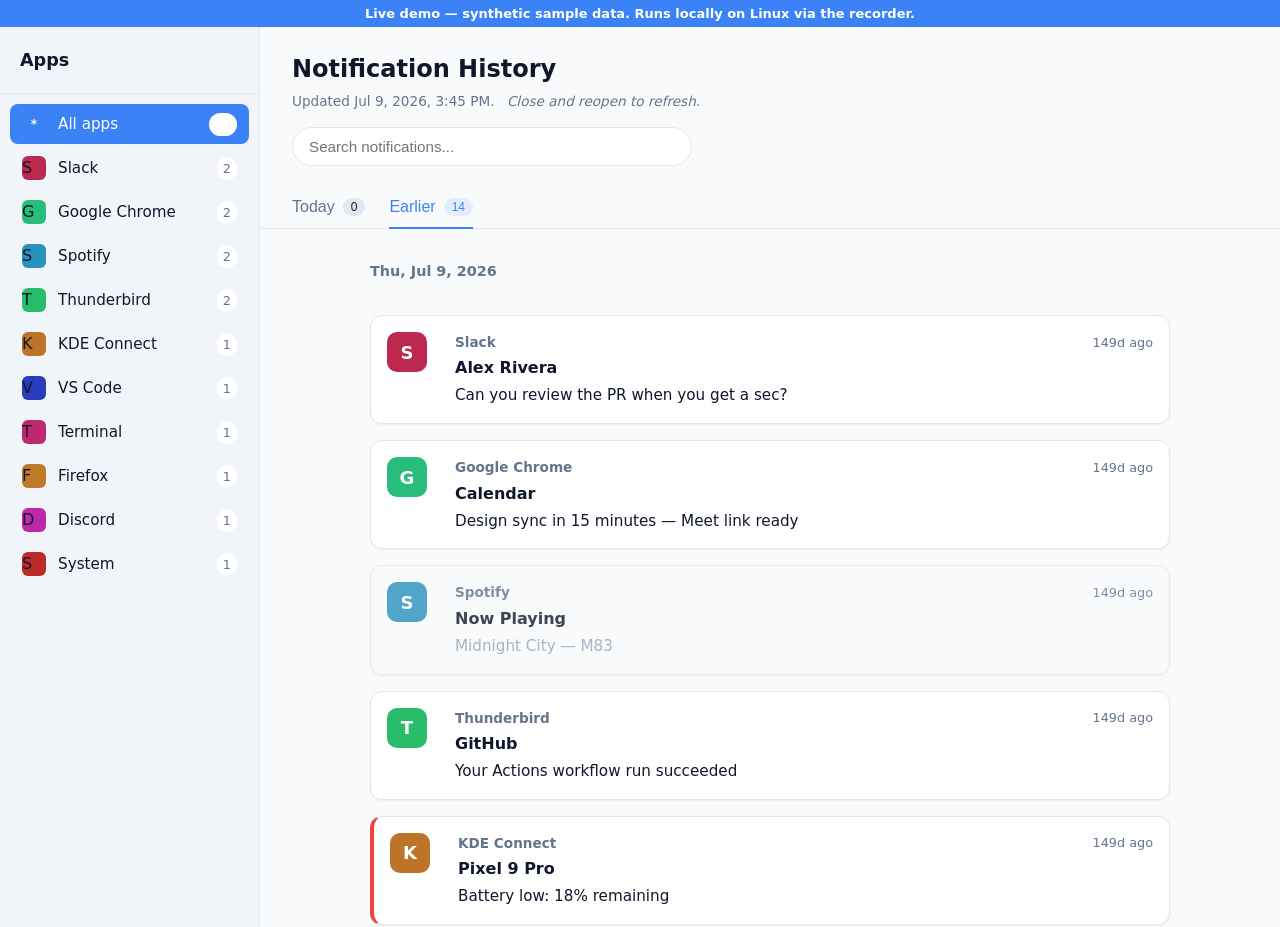
==== docs/index.html @ 184cb745 "Initial commit: Notistory — Linux desktop notification history A background D-Bus recorder + modern " ====
<!DOCTYPE html>
<html lang="en">
<head>
  <meta charset="UTF-8">
  <meta name="viewport" content="width=device-width, initial-scale=1.0">
  <title>Notification History</title>
  <style>
:root {
  --bg-color: #f8fafc;
  --bg-card: #ffffff;
  --bg-sidebar: #f1f5f9;
  --text-main: #0f172a;
  --text-muted: #64748b;
  --border-color: #e2e8f0;
  --accent-color: #3b82f6;
  --accent-hover: #2563eb;
  --critical-color: #ef4444;
  --low-bg: #f8fafc;
  --low-text: #94a3b8;
  --hover-bg: #e2e8f0;
  --shadow-sm: 0 1px 2px 0 rgb(0 0 0 / 0.05);
  --shadow-md: 0 4px 6px -1px rgb(0 0 0 / 0.1), 0 2px 4px -2px rgb(0 0 0 / 0.1);
  --border-radius: 12px;
}

@media (prefers-color-scheme: dark) {
  :root {
    --bg-color: #0f172a;
    --bg-card: #1e293b;
    --bg-sidebar: #0f172a;
    --text-main: #f8fafc;
    --text-muted: #94a3b8;
    --border-color: #334155;
    --accent-color: #3b82f6;
    --accent-hover: #60a5fa;
    --critical-color: #ef4444;
    --low-bg: #0f172a;
    --low-text: #475569;
    --hover-bg: #1e293b;
    --shadow-sm: 0 1px 2px 0 rgb(0 0 0 / 0.5);
    --shadow-md: 0 4px 6px -1px rgb(0 0 0 / 0.5), 0 2px 4px -2px rgb(0 0 0 / 0.5);
  }
}

* {
  box-sizing: border-box;
  margin: 0;
  padding: 0;
}

body {
  font-family: system-ui, -apple-system, sans-serif;
  background-color: var(--bg-color);
  color: var(--text-main);
  line-height: 1.5;
  height: 100vh;
  overflow: hidden;
}

.layout {
  display: flex;
  height: 100vh;
}

/* Sidebar */
.sidebar {
  width: 260px;
  background-color: var(--bg-sidebar);
  border-right: 1px solid var(--border-color);
  display: flex;
  flex-direction: column;
  overflow-y: auto;
}

.sidebar-header {
  padding: 20px;
  position: sticky;
  top: 0;
  background-color: var(--bg-sidebar);
  z-index: 10;
  border-bottom: 1px solid var(--border-color);
}

.sidebar-header h2 {
  font-size: 1.1rem;
  font-weight: 600;
}

.app-list {
  list-style: none;
  padding: 10px;
}

.app-item {
  display: flex;
  align-items: center;
  padding: 8px 12px;
  border-radius: 8px;
  cursor: pointer;
  margin-bottom: 4px;
  transition: background-color 0.15s;
}

.app-item:hover {
  background-color: var(--hover-bg);
}

.app-item.active {
  background-color: var(--accent-color);
  color: #fff;
}

.app-item.active .app-count, .app-item.active .app-name {
  color: #fff;
}

.app-item-icon {
  width: 24px;
  height: 24px;
  border-radius: 6px;
  margin-right: 12px;
  object-fit: contain;
}

.app-item-avatar {
  width: 24px;
  height: 24px;
  border-radius: 50%;
  margin-right: 12px;
  display: flex;
  align-items: center;
  justify-content: center;
  font-size: 12px;
  font-weight: bold;
  color: white;
}

.app-name {
  flex: 1;
  font-size: 0.95rem;
  white-space: nowrap;
  overflow: hidden;
  text-overflow: ellipsis;
}

.app-count {
  font-size: 0.8rem;
  color: var(--text-muted);
  background: var(--bg-card);
  padding: 2px 6px;
  border-radius: 12px;
}

/* Main Content */
.main-content {
  flex: 1;
  display: flex;
  flex-direction: column;
  min-width: 0;
}

.main-header {
  padding: 24px 32px 0;
  background-color: var(--bg-color);
  border-bottom: 1px solid var(--border-color);
  z-index: 10;
}

.header-titles h1 {
  font-size: 1.5rem;
  font-weight: 700;
}

.subtitle {
  font-size: 0.85rem;
  color: var(--text-muted);
  margin-top: 4px;
  margin-bottom: 16px;
}

.refresh-hint {
  font-style: italic;
  margin-left: 8px;
}

.search-container input {
  width: 100%;
  max-width: 400px;
  padding: 10px 16px;
  border: 1px solid var(--border-color);
  border-radius: 20px;
  background-color: var(--bg-card);
  color: var(--text-main);
  font-size: 0.95rem;
  margin-bottom: 20px;
  outline: none;
}

.search-container input:focus {
  border-color: var(--accent-color);
  box-shadow: 0 0 0 2px rgba(59, 130, 246, 0.2);
}

.tabs {
  display: flex;
  gap: 24px;
}

.tab {
  background: none;
  border: none;
  padding: 12px 0;
  font-size: 1rem;
  font-weight: 500;
  color: var(--text-muted);
  cursor: pointer;
  position: relative;
  display: flex;
  align-items: center;
  gap: 8px;
}

.tab:hover {
  color: var(--text-main);
}

.tab.active {
  color: var(--accent-color);
}

.tab.active::after {
  content: '';
  position: absolute;
  bottom: -1px;
  left: 0;
  right: 0;
  height: 2px;
  background-color: var(--accent-color);
}

.badge {
  background-color: var(--hover-bg);
  color: var(--text-main);
  font-size: 0.75rem;
  padding: 2px 8px;
  border-radius: 12px;
}

.tab.active .badge {
  background-color: rgba(59, 130, 246, 0.1);
  color: var(--accent-color);
}

.content-area {
  flex: 1;
  overflow-y: auto;
  padding: 24px 32px;
}

.notification-list {
  display: flex;
  flex-direction: column;
  gap: 16px;
  max-width: 800px;
  margin: 0 auto;
}

/* Date Header */
.date-header {
  font-size: 0.9rem;
  font-weight: 600;
  color: var(--text-muted);
  margin: 24px 0 8px;
  position: sticky;
  top: 0;
  background-color: var(--bg-color);
  padding: 8px 0;
  z-index: 5;
}

.date-header:first-child {
  margin-top: 0;
}

/* Card */
.card {
  background-color: var(--bg-card);
  border-radius: var(--border-radius);
  padding: 16px;
  box-shadow: var(--shadow-sm);
  display: flex;
  gap: 16px;
  position: relative;
  overflow: hidden;
  border: 1px solid var(--border-color);
}

.card.urgency-2 {
  border-left: 4px solid var(--critical-color);
}

.card.urgency-0 {
  background-color: var(--low-bg);
  opacity: 0.8;
}

.card-icon {
  flex-shrink: 0;
}

.card-icon img, .card-icon .app-item-avatar {
  width: 40px;
  height: 40px;
  border-radius: 10px;
}

.card-icon .app-item-avatar {
  font-size: 18px;
}

.card-content {
  flex: 1;
  min-width: 0;
}

.card-header {
  display: flex;
  justify-content: space-between;
  align-items: center;
  margin-bottom: 4px;
}

.card-app-name {
  font-size: 0.85rem;
  font-weight: 600;
  color: var(--text-muted);
}

.card-time {
  font-size: 0.8rem;
  color: var(--text-muted);
}

.card-summary {
  font-weight: 600;
  margin-bottom: 4px;
  font-size: 1rem;
}

.card-body {
  font-size: 0.95rem;
  color: var(--text-main);
  white-space: pre-wrap;
  word-break: break-word;
}

.card.urgency-0 .card-body {
  color: var(--low-text);
}

/* Empty State */
.empty-state {
  text-align: center;
  padding: 64px 20px;
  color: var(--text-muted);
}

.empty-state h3 {
  font-size: 1.25rem;
  margin-bottom: 8px;
  color: var(--text-main);
}

.empty-state p {
  font-size: 0.95rem;
}

.hidden {
  display: none !important;
}

/* Responsive */
@media (max-width: 768px) {
  .sidebar {
    width: 200px;
  }
  .main-header, .content-area {
    padding-left: 16px;
    padding-right: 16px;
  }
}

@media (max-width: 600px) {
  .layout {
    flex-direction: column;
  }
  .sidebar {
    width: 100%;
    height: auto;
    max-height: 200px;
    border-right: none;
    border-bottom: 1px solid var(--border-color);
  }
}

</style>
</head>
<body>
<div style="background:#3b82f6;color:#fff;text-align:center;padding:6px;font:600 13px system-ui">Live demo — synthetic sample data. Runs locally on Linux via the recorder.</div>
  <div class="layout">
    <aside class="sidebar">
      <div class="sidebar-header">
        <h2>Apps</h2>
      </div>
      <ul id="app-filter-list" class="app-list">
        <!-- populated by js -->
      </ul>
    </aside>
    <main class="main-content">
      <header class="main-header">
        <div class="header-titles">
          <h1>Notification History</h1>
          <p class="subtitle">
            Updated <span id="updated-at">...</span>.
            <span class="refresh-hint">Close and reopen to refresh.</span>
          </p>
        </div>
        <div class="search-container">
          <input type="text" id="search-box" placeholder="Search notifications..." aria-label="Search notifications">
        </div>
        <div class="tabs">
          <button class="tab active" data-tab="today">Today <span class="badge" id="badge-today">0</span></button>
          <button class="tab" data-tab="earlier">Earlier <span class="badge" id="badge-earlier">0</span></button>
        </div>
      </header>
      <div class="content-area">
        <div id="notification-list" class="notification-list">
          <!-- populated by js -->
        </div>
        <div id="empty-state" class="empty-state hidden">
          <!-- populated by js -->
        </div>
      </div>
    </main>
  </div>
  <script>
window.NOTIFICATIONS = [{"ts": 1783611820.3985279, "iso": "2026-07-09T21:13:40.398528+05:30", "app": "Slack", "app_icon": "", "desktop_entry": "", "summary": "Alex Rivera", "body": "Can you review the PR when you get a sec?", "urgency": 1, "app_raw": "Slack", "icon_path": null}, {"ts": 1783611460.3985279, "iso": "2026-07-09T21:07:40.398528+05:30", "app": "Google Chrome", "app_icon": "", "desktop_entry": "google-chrome", "summary": "Calendar", "body": "Design sync in 15 minutes — Meet link ready", "urgency": 1, "app_raw": "Google Chrome", "icon_path": null}, {"ts": 1783611040.3985279, "iso": "2026-07-09T21:00:40.398528+05:30", "app": "Spotify", "app_icon": "", "desktop_entry": "spotify", "summary": "Now Playing", "body": "Midnight City — M83", "urgency": 0, "app_raw": "Spotify", "icon_path": null}, {"ts": 1783609900.3985279, "iso": "2026-07-09T20:41:40.398528+05:30", "app": "Thunderbird", "app_icon": "", "desktop_entry": "thunderbird", "summary": "GitHub", "body": "Your Actions workflow run succeeded", "urgency": 1, "app_raw": "Thunderbird", "icon_path": null}, {"ts": 1783608820.3985279, "iso": "2026-07-09T20:23:40.398528+05:30", "app": "KDE Connect", "app_icon": "", "desktop_entry": "org.kde.kdeconnect", "summary": "Pixel 9 Pro", "body": "Battery low: 18% remaining", "urgency": 2, "app_raw": "KDE Connect", "icon_path": null}, {"ts": 1783607740.3985279, "iso": "2026-07-09T20:05:40.398528+05:30", "app": "VS Code", "app_icon": "", "desktop_entry": "code", "summary": "Extension updated", "body": "Python extension updated to v2026.6.0", "urgency": 0, "app_raw": "VS Code", "icon_path": null}, {"ts": 1783606240.3985279, "iso": "2026-07-09T19:40:40.398528+05:30", "app": "Terminal", "app_icon": "", "desktop_entry": "", "summary": "Build finished", "body": "npm run build completed in 42s", "urgency": 1, "app_raw": "Terminal", "icon_path": null}, {"ts": 1783604140.3985279, "iso": "2026-07-09T19:05:40.398528+05:30", "app": "Google Chrome", "app_icon": "", "desktop_entry": "google-chrome", "summary": "YouTube", "body": "Fireship uploaded: '100 Seconds of Rust'", "urgency": 1, "app_raw": "Google Chrome", "icon_path": null}, {"ts": 1783599940.3985279, "iso": "2026-07-09T17:55:40.398528+05:30", "app": "Slack", "app_icon": "", "desktop_entry": "", "summary": "CI / CD", "body": "Deployment to staging succeeded ✅", "urgency": 1, "app_raw": "Slack", "icon_path": null}, {"ts": 1783596340.3985279, "iso": "2026-07-09T16:55:40.398528+05:30", "app": "Firefox", "app_icon": "", "desktop_entry": "firefox", "summary": "Download complete", "body": "ubuntu-24.04.iso finished downloading", "urgency": 1, "app_raw": "Firefox", "icon_path": null}, {"ts": 1783521940.3985279, "iso": "2026-07-08T20:15:40.398528+05:30", "app": "Discord", "app_icon": "", "desktop_entry": "discord", "summary": "#dev-team", "body": "3 new messages in dev-team", "urgency": 1, "app_raw": "Discord", "icon_path": null}, {"ts": 1783517140.3985279, "iso": "2026-07-08T18:55:40.398528+05:30", "app": "System", "app_icon": "", "desktop_entry": "", "summary": "Software Updates", "body": "14 package updates available", "urgency": 1, "app_raw": "System", "icon_path": null}, {"ts": 1783503940.3985279, "iso": "2026-07-08T15:15:40.398528+05:30", "app": "Thunderbird", "app_icon": "", "desktop_entry": "thunderbird", "summary": "Newsletter", "body": "This Week in Open Source is here", "urgency": 0, "app_raw": "Thunderbird", "icon_path": null}, {"ts": 1783439140.3985279, "iso": "2026-07-07T21:15:40.398528+05:30", "app": "Spotify", "app_icon": "", "desktop_entry": "spotify", "summary": "Discover Weekly", "body": "Your new mixtape is ready", "urgency": 0, "app_raw": "Spotify", "icon_path": null}];
window.GENERATED_AT = "2026-07-09T21:15:40.402018+05:30";
</script>
  <script>
document.addEventListener('DOMContentLoaded', () => {
  const notifications = window.NOTIFICATIONS || [];
  const generatedAt = window.GENERATED_AT || new Date().toISOString();
  
  // State
  let state = {
    tab: 'today', // 'today' or 'earlier'
    appFilter: 'all',
    searchQuery: ''
  };

  // DOM Elements
  const appFilterList = document.getElementById('app-filter-list');
  const notificationList = document.getElementById('notification-list');
  const emptyState = document.getElementById('empty-state');
  const searchBox = document.getElementById('search-box');
  const badgeToday = document.getElementById('badge-today');
  const badgeEarlier = document.getElementById('badge-earlier');
  const updatedAtSpan = document.getElementById('updated-at');
  const tabs = document.querySelectorAll('.tab');

  // Format generated time
  try {
    const genDate = new Date(generatedAt);
    updatedAtSpan.textContent = genDate.toLocaleString(undefined, { 
      dateStyle: 'medium', timeStyle: 'short' 
    });
    updatedAtSpan.title = generatedAt;
  } catch (e) {
    updatedAtSpan.textContent = generatedAt;
  }

  // Pre-process Data
  const todayStart = new Date();
  todayStart.setHours(0, 0, 0, 0);
  const todayTs = todayStart.getTime() / 1000;

  const processedNotifs = notifications.map(n => {
    return {
      ...n,
      isToday: (n.ts || 0) >= todayTs,
      searchStr: `${n.app} ${n.summary} ${n.body}`.toLowerCase()
    };
  });

  // Calculate App stats
  const appStats = {};
  processedNotifs.forEach(n => {
    const app = n.app || 'Unknown';
    if (!appStats[app]) {
      appStats[app] = { count: 0, icon: n.icon_path, app: app };
    }
    appStats[app].count++;
    // Keep first seen icon path if not already set
    if (!appStats[app].icon && n.icon_path) {
      appStats[app].icon = n.icon_path;
    }
  });

  const appStatsArray = Object.values(appStats).sort((a, b) => b.count - a.count);

  // Helper: Hashed Color
  function getAvatarColor(str) {
    let hash = 0;
    for (let i = 0; i < str.length; i++) {
      hash = str.charCodeAt(i) + ((hash << 5) - hash);
    }
    const h = Math.abs(hash) % 360;
    return `hsl(${h}, 65%, 45%)`;
  }

  function getInitials(str) {
    return str ? str.charAt(0).toUpperCase() : '?';
  }

  // Global fallback so a failed <img> (e.g. .xpm icons browsers can't render)
  // swaps to a letter-avatar without inline-HTML quoting problems.
  window.__nhAvatar = function (img) {
    img.outerHTML = createAvatarHTML(
      img.getAttribute('data-app') || '',
      img.getAttribute('data-cls') || ''
    );
  };

  function createIconHTML(iconPath, appName, className) {
    if (iconPath) {
      // URL encode path but keep slashes
      const encoded = iconPath.split('/').map(encodeURIComponent).join('/');
      return `<img src="file://${encoded}" class="${className}" alt="${escapeHtml(appName)}" data-app="${escapeHtml(appName)}" data-cls="${escapeHtml(className)}" onerror="window.__nhAvatar(this)">`;
    }
    return createAvatarHTML(appName, className);
  }

  function createAvatarHTML(appName, className) {
    const color = getAvatarColor(appName);
    const initial = getInitials(appName);
    return `<div class="${className}" style="background-color: ${color}">${initial}</div>`;
  }

  function renderSidebar() {
    let html = `
      <li class="app-item ${state.appFilter === 'all' ? 'active' : ''}" data-app="all">
        <div class="app-item-avatar" style="background-color: var(--accent-color)">*</div>
        <span class="app-name">All apps</span>
        <span class="app-count">${processedNotifs.length}</span>
      </li>
    `;
    
    appStatsArray.forEach(stat => {
      html += `
        <li class="app-item ${state.appFilter === stat.app ? 'active' : ''}" data-app="${escapeHtml(stat.app)}">
          ${createIconHTML(stat.icon, stat.app, 'app-item-icon')}
          <span class="app-name" title="${escapeHtml(stat.app)}">${escapeHtml(stat.app)}</span>
          <span class="app-count">${stat.count}</span>
        </li>
      `;
    });
    
    appFilterList.innerHTML = html;
    
    // Bind events
    appFilterList.querySelectorAll('.app-item').forEach(el => {
      el.addEventListener('click', () => {
        state.appFilter = el.getAttribute('data-app');
        renderSidebar(); // re-render to update active state
        renderContent();
      });
    });
  }

  function escapeHtml(unsafe) {
    return (unsafe || '').toString()
         .replace(/&/g, "&amp;")
         .replace(/</g, "&lt;")
         .replace(/>/g, "&gt;")
         .replace(/"/g, "&quot;")
         .replace(/'/g, "&#039;");
  }

  function formatTimeRelative(ts) {
    const diff = (Date.now() / 1000) - ts;
    if (diff < 60) return 'Just now';
    if (diff < 3600) return Math.floor(diff / 60) + 'm ago';
    if (diff < 86400) return Math.floor(diff / 3600) + 'h ago';
    return Math.floor(diff / 86400) + 'd ago';
  }

  function formatDateGroup(ts) {
    const date = new Date(ts * 1000);
    const today = new Date();
    today.setHours(0,0,0,0);
    const yesterday = new Date(today);
    yesterday.setDate(yesterday.getDate() - 1);
    
    date.setHours(0,0,0,0);
    if (date.getTime() === yesterday.getTime()) {
      return "Yesterday";
    }
    return date.toLocaleDateString(undefined, { weekday: 'short', day: 'numeric', month: 'short', year: 'numeric' });
  }

  function renderContent() {
    // Filter
    const filtered = processedNotifs.filter(n => {
      if (state.appFilter !== 'all' && n.app !== state.appFilter) return false;
      if (state.searchQuery && !n.searchStr.includes(state.searchQuery)) return false;
      return true;
    });

    const todayNotifs = filtered.filter(n => n.isToday);
    const earlierNotifs = filtered.filter(n => !n.isToday);

    // Update badges
    badgeToday.textContent = todayNotifs.length;
    badgeEarlier.textContent = earlierNotifs.length;

    // Switch tab automatically if empty logic (optional, keeping it simple: just render active tab)
    const activeNotifs = state.tab === 'today' ? todayNotifs : earlierNotifs;

    // Render list
    notificationList.innerHTML = '';
    
    if (processedNotifs.length === 0) {
      notificationList.classList.add('hidden');
      emptyState.classList.remove('hidden');
      emptyState.innerHTML = `
        <h3>No notifications yet</h3>
        <p>Waiting for new desktop notifications.</p>
      `;
      return;
    }

    if (activeNotifs.length === 0) {
      notificationList.classList.add('hidden');
      emptyState.classList.remove('hidden');
      if (state.searchQuery || state.appFilter !== 'all') {
        emptyState.innerHTML = `
          <h3>No matches found</h3>
          <p>Try adjusting your search or app filter.</p>
        `;
      } else if (state.tab === 'today') {
        emptyState.innerHTML = `
          <h3>Nothing today</h3>
          <p>You're all caught up for today.</p>
        `;
      } else {
        emptyState.innerHTML = `
          <h3>No earlier notifications</h3>
          <p>Nothing found before today.</p>
        `;
      }
      return;
    }

    notificationList.classList.remove('hidden');
    emptyState.classList.add('hidden');

    let html = '';
    let lastDateGroup = null;

    activeNotifs.forEach(n => {
      // Date Header for Earlier tab
      if (state.tab === 'earlier') {
        const group = formatDateGroup(n.ts);
        if (group !== lastDateGroup) {
          html += `<div class="date-header">${escapeHtml(group)}</div>`;
          lastDateGroup = group;
        }
      }

      const urgencyClass = `urgency-${n.urgency}`;
      const absoluteTime = new Date(n.ts * 1000).toLocaleString();
      const relativeTime = formatTimeRelative(n.ts);

      html += `
        <div class="card ${urgencyClass}">
          <div class="card-icon">
            ${createIconHTML(n.icon_path, n.app, 'app-item-avatar')}
          </div>
          <div class="card-content">
            <div class="card-header">
              <span class="card-app-name">${escapeHtml(n.app)}</span>
              <span class="card-time" title="${escapeHtml(absoluteTime)}">${escapeHtml(relativeTime)}</span>
            </div>
            ${n.summary ? `<div class="card-summary">${escapeHtml(n.summary)}</div>` : ''}
            ${n.body ? `<div class="card-body">${escapeHtml(n.body)}</div>` : ''}
          </div>
        </div>
      `;
    });

    notificationList.innerHTML = html;
  }

  // Event Listeners
  tabs.forEach(tabBtn => {
    tabBtn.addEventListener('click', () => {
      tabs.forEach(t => t.classList.remove('active'));
      tabBtn.classList.add('active');
      state.tab = tabBtn.getAttribute('data-tab');
      renderContent();
    });
  });

  searchBox.addEventListener('input', (e) => {
    state.searchQuery = e.target.value.toLowerCase();
    renderContent();
  });

  // Init
  // Fallback to earlier if today is empty and earlier is not
  const initialTodayCount = processedNotifs.filter(n => n.isToday).length;
  if (initialTodayCount === 0 && processedNotifs.length > 0) {
    state.tab = 'earlier';
    tabs.forEach(t => t.classList.remove('active'));
    document.querySelector('.tab[data-tab="earlier"]').classList.add('active');
  }

  renderSidebar();
  renderContent();
});

</script>
</body>
</html>
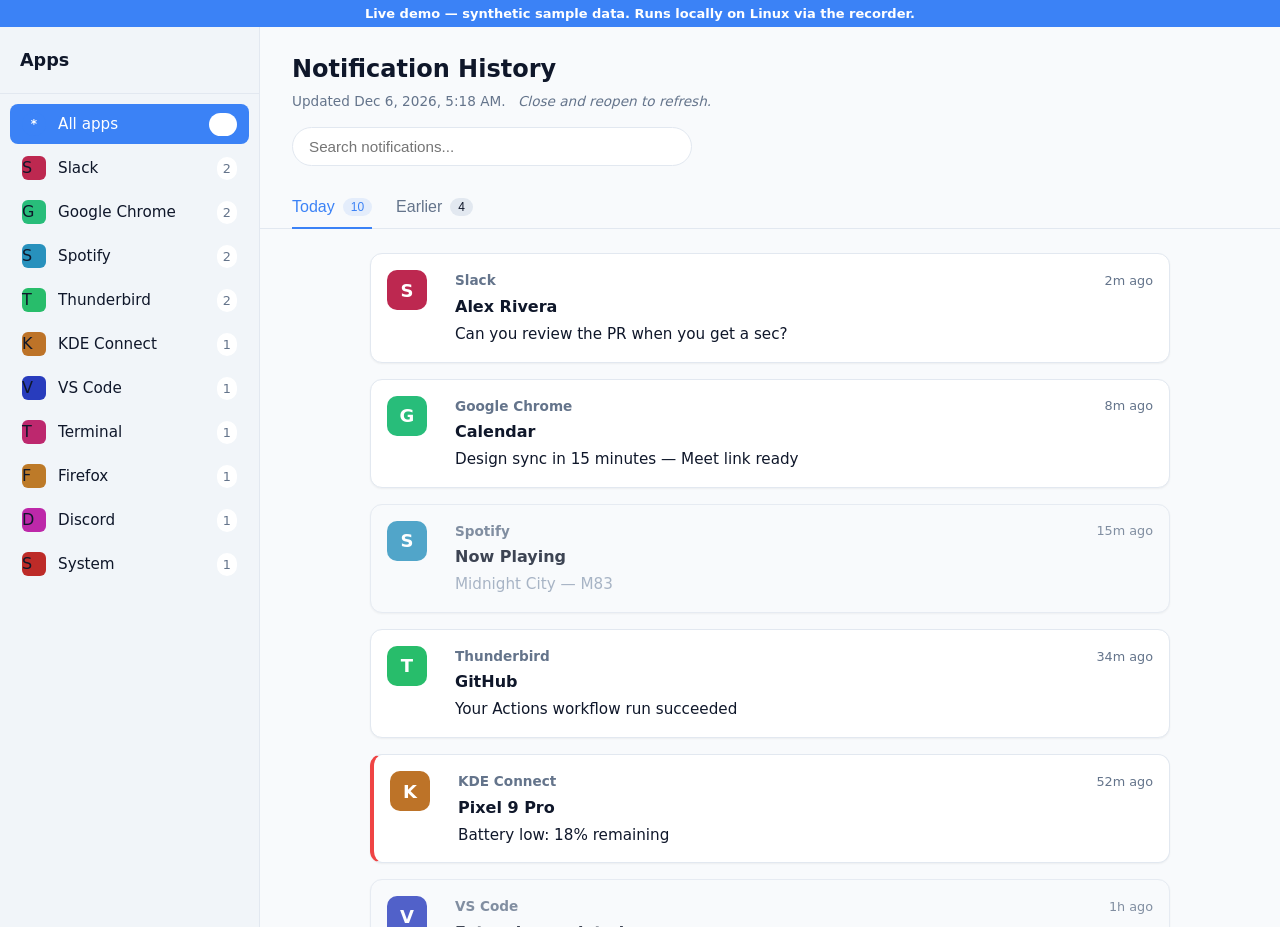
==== commit cb5bbb2e: "fix(demo): compute live-demo timestamps at page load The Pages demo baked sample timestamps at build" ====
--- a/docs/index.html
+++ b/docs/index.html
@@ -444,8 +444,15 @@
     </main>
   </div>
   <script>
-window.NOTIFICATIONS = [{"ts": 1783611820.3985279, "iso": "2026-07-09T21:13:40.398528+05:30", "app": "Slack", "app_icon": "", "desktop_entry": "", "summary": "Alex Rivera", "body": "Can you review the PR when you get a sec?", "urgency": 1, "app_raw": "Slack", "icon_path": null}, {"ts": 1783611460.3985279, "iso": "2026-07-09T21:07:40.398528+05:30", "app": "Google Chrome", "app_icon": "", "desktop_entry": "google-chrome", "summary": "Calendar", "body": "Design sync in 15 minutes — Meet link ready", "urgency": 1, "app_raw": "Google Chrome", "icon_path": null}, {"ts": 1783611040.3985279, "iso": "2026-07-09T21:00:40.398528+05:30", "app": "Spotify", "app_icon": "", "desktop_entry": "spotify", "summary": "Now Playing", "body": "Midnight City — M83", "urgency": 0, "app_raw": "Spotify", "icon_path": null}, {"ts": 1783609900.3985279, "iso": "2026-07-09T20:41:40.398528+05:30", "app": "Thunderbird", "app_icon": "", "desktop_entry": "thunderbird", "summary": "GitHub", "body": "Your Actions workflow run succeeded", "urgency": 1, "app_raw": "Thunderbird", "icon_path": null}, {"ts": 1783608820.3985279, "iso": "2026-07-09T20:23:40.398528+05:30", "app": "KDE Connect", "app_icon": "", "desktop_entry": "org.kde.kdeconnect", "summary": "Pixel 9 Pro", "body": "Battery low: 18% remaining", "urgency": 2, "app_raw": "KDE Connect", "icon_path": null}, {"ts": 1783607740.3985279, "iso": "2026-07-09T20:05:40.398528+05:30", "app": "VS Code", "app_icon": "", "desktop_entry": "code", "summary": "Extension updated", "body": "Python extension updated to v2026.6.0", "urgency": 0, "app_raw": "VS Code", "icon_path": null}, {"ts": 1783606240.3985279, "iso": "2026-07-09T19:40:40.398528+05:30", "app": "Terminal", "app_icon": "", "desktop_entry": "", "summary": "Build finished", "body": "npm run build completed in 42s", "urgency": 1, "app_raw": "Terminal", "icon_path": null}, {"ts": 1783604140.3985279, "iso": "2026-07-09T19:05:40.398528+05:30", "app": "Google Chrome", "app_icon": "", "desktop_entry": "google-chrome", "summary": "YouTube", "body": "Fireship uploaded: '100 Seconds of Rust'", "urgency": 1, "app_raw": "Google Chrome", "icon_path": null}, {"ts": 1783599940.3985279, "iso": "2026-07-09T17:55:40.398528+05:30", "app": "Slack", "app_icon": "", "desktop_entry": "", "summary": "CI / CD", "body": "Deployment to staging succeeded ✅", "urgency": 1, "app_raw": "Slack", "icon_path": null}, {"ts": 1783596340.3985279, "iso": "2026-07-09T16:55:40.398528+05:30", "app": "Firefox", "app_icon": "", "desktop_entry": "firefox", "summary": "Download complete", "body": "ubuntu-24.04.iso finished downloading", "urgency": 1, "app_raw": "Firefox", "icon_path": null}, {"ts": 1783521940.3985279, "iso": "2026-07-08T20:15:40.398528+05:30", "app": "Discord", "app_icon": "", "desktop_entry": "discord", "summary": "#dev-team", "body": "3 new messages in dev-team", "urgency": 1, "app_raw": "Discord", "icon_path": null}, {"ts": 1783517140.3985279, "iso": "2026-07-08T18:55:40.398528+05:30", "app": "System", "app_icon": "", "desktop_entry": "", "summary": "Software Updates", "body": "14 package updates available", "urgency": 1, "app_raw": "System", "icon_path": null}, {"ts": 1783503940.3985279, "iso": "2026-07-08T15:15:40.398528+05:30", "app": "Thunderbird", "app_icon": "", "desktop_entry": "thunderbird", "summary": "Newsletter", "body": "This Week in Open Source is here", "urgency": 0, "app_raw": "Thunderbird", "icon_path": null}, {"ts": 1783439140.3985279, "iso": "2026-07-07T21:15:40.398528+05:30", "app": "Spotify", "app_icon": "", "desktop_entry": "spotify", "summary": "Discover Weekly", "body": "Your new mixtape is ready", "urgency": 0, "app_raw": "Spotify", "icon_path": null}];
-window.GENERATED_AT = "2026-07-09T21:15:40.402018+05:30";
+window.NOTIFICATIONS = [{"ts": 1784464887.5962467, "mins_ago": 2, "iso": "2026-07-19T18:11:27.596247+05:30", "app": "Slack", "app_icon": "", "desktop_entry": "", "summary": "Alex Rivera", "body": "Can you review the PR when you get a sec?", "urgency": 1, "app_raw": "Slack", "icon_path": null}, {"ts": 1784464527.5962467, "mins_ago": 8, "iso": "2026-07-19T18:05:27.596247+05:30", "app": "Google Chrome", "app_icon": "", "desktop_entry": "google-chrome", "summary": "Calendar", "body": "Design sync in 15 minutes — Meet link ready", "urgency": 1, "app_raw": "Google Chrome", "icon_path": null}, {"ts": 1784464107.5962467, "mins_ago": 15, "iso": "2026-07-19T17:58:27.596247+05:30", "app": "Spotify", "app_icon": "", "desktop_entry": "spotify", "summary": "Now Playing", "body": "Midnight City — M83", "urgency": 0, "app_raw": "Spotify", "icon_path": null}, {"ts": 1784462967.5962467, "mins_ago": 34, "iso": "2026-07-19T17:39:27.596247+05:30", "app": "Thunderbird", "app_icon": "", "desktop_entry": "thunderbird", "summary": "GitHub", "body": "Your Actions workflow run succeeded", "urgency": 1, "app_raw": "Thunderbird", "icon_path": null}, {"ts": 1784461887.5962467, "mins_ago": 52, "iso": "2026-07-19T17:21:27.596247+05:30", "app": "KDE Connect", "app_icon": "", "desktop_entry": "org.kde.kdeconnect", "summary": "Pixel 9 Pro", "body": "Battery low: 18% remaining", "urgency": 2, "app_raw": "KDE Connect", "icon_path": null}, {"ts": 1784460807.5962467, "mins_ago": 70, "iso": "2026-07-19T17:03:27.596247+05:30", "app": "VS Code", "app_icon": "", "desktop_entry": "code", "summary": "Extension updated", "body": "Python extension updated to v2026.6.0", "urgency": 0, "app_raw": "VS Code", "icon_path": null}, {"ts": 1784459307.5962467, "mins_ago": 95, "iso": "2026-07-19T16:38:27.596247+05:30", "app": "Terminal", "app_icon": "", "desktop_entry": "", "summary": "Build finished", "body": "npm run build completed in 42s", "urgency": 1, "app_raw": "Terminal", "icon_path": null}, {"ts": 1784457207.5962467, "mins_ago": 130, "iso": "2026-07-19T16:03:27.596247+05:30", "app": "Google Chrome", "app_icon": "", "desktop_entry": "google-chrome", "summary": "YouTube", "body": "Fireship uploaded: '100 Seconds of Rust'", "urgency": 1, "app_raw": "Google Chrome", "icon_path": null}, {"ts": 1784453007.5962467, "mins_ago": 200, "iso": "2026-07-19T14:53:27.596247+05:30", "app": "Slack", "app_icon": "", "desktop_entry": "", "summary": "CI / CD", "body": "Deployment to staging succeeded ✅", "urgency": 1, "app_raw": "Slack", "icon_path": null}, {"ts": 1784449407.5962467, "mins_ago": 260, "iso": "2026-07-19T13:53:27.596247+05:30", "app": "Firefox", "app_icon": "", "desktop_entry": "firefox", "summary": "Download complete", "body": "ubuntu-24.04.iso finished downloading", "urgency": 1, "app_raw": "Firefox", "icon_path": null}, {"ts": 1784375007.5962467, "mins_ago": 1500, "iso": "2026-07-18T17:13:27.596247+05:30", "app": "Discord", "app_icon": "", "desktop_entry": "discord", "summary": "#dev-team", "body": "3 new messages in dev-team", "urgency": 1, "app_raw": "Discord", "icon_path": null}, {"ts": 1784370207.5962467, "mins_ago": 1580, "iso": "2026-07-18T15:53:27.596247+05:30", "app": "System", "app_icon": "", "desktop_entry": "", "summary": "Software Updates", "body": "14 package updates available", "urgency": 1, "app_raw": "System", "icon_path": null}, {"ts": 1784357007.5962467, "mins_ago": 1800, "iso": "2026-07-18T12:13:27.596247+05:30", "app": "Thunderbird", "app_icon": "", "desktop_entry": "thunderbird", "summary": "Newsletter", "body": "This Week in Open Source is here", "urgency": 0, "app_raw": "Thunderbird", "icon_path": null}, {"ts": 1784292207.5962467, "mins_ago": 2880, "iso": "2026-07-17T18:13:27.596247+05:30", "app": "Spotify", "app_icon": "", "desktop_entry": "spotify", "summary": "Discover Weekly", "body": "Your new mixtape is ready", "urgency": 0, "app_raw": "Spotify", "icon_path": null}];
+(function () {
+  var now = Date.now() / 1000;
+  window.NOTIFICATIONS.forEach(function (n) {
+    n.ts = now - n.mins_ago * 60;
+    n.iso = new Date(n.ts * 1000).toISOString();
+  });
+  window.GENERATED_AT = new Date().toISOString();
+})();
 </script>
   <script>
 document.addEventListener('DOMContentLoaded', () => {
